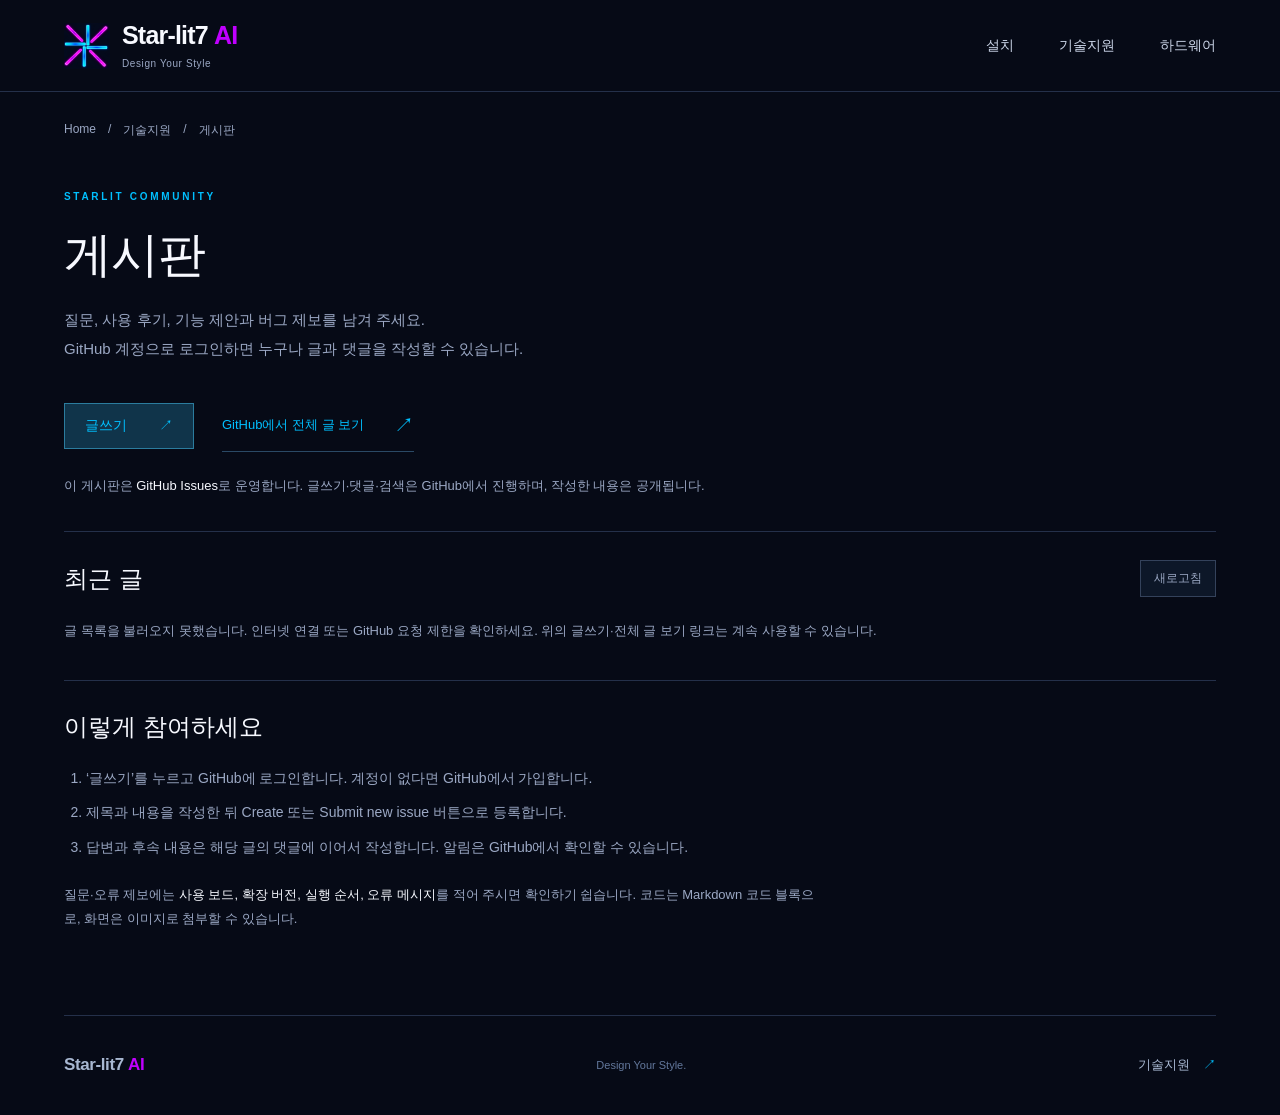
==== board.html @ 8d4bb7be "게시판 추가" ====
<!doctype html>
<html lang="ko">
<head>
  <meta charset="utf-8">
  <meta name="viewport" content="width=device-width, initial-scale=1">
  <meta name="color-scheme" content="dark">
  <meta name="description" content="GitHub 계정으로 참여하는 Starlit 게시판. 질문, 사용 후기, 제안과 버그 제보를 남겨 주세요.">
  <title>게시판 | Star-lit7 AI</title>
  <link rel="stylesheet" href="style.css">
  <link rel="stylesheet" href="home.css">
  <link rel="stylesheet" href="support.css">
  <link rel="stylesheet" href="board.css">
  <script src="board.js" defer></script>
</head>
<body class="home support-page">
  <a class="skip-link" href="#main">본문으로 이동</a>
  <header class="topbar home-header">
    <a class="brand" href="index.html" aria-label="Star-lit7 AI 메인 페이지"><img class="brand-mark" src="res/img24.png" alt="" width="46" height="46"><span>Star-lit7 <b>AI</b><small>Design Your Style</small></span></a>
    <nav class="home-nav" aria-label="주요 메뉴"><a href="https://github.com/P-D-Starlit/Starlit_7_AI/releases/tag/v7.0.0">설치</a><a href="support.html">기술지원</a><a href="index.html#hardware">하드웨어</a></nav>
  </header>
  <main id="main" class="home-main support-main" tabindex="-1">
    <nav class="support-breadcrumb" aria-label="현재 위치"><a href="index.html">Home</a><span aria-hidden="true">/</span><a href="support.html">기술지원</a><span aria-hidden="true">/</span><span aria-current="page">게시판</span></nav>
    <section class="support-intro" aria-labelledby="board-title"><p class="home-eyebrow">STARLIT COMMUNITY</p><h1 id="board-title">게시판</h1><p class="section-description">질문, 사용 후기, 기능 제안과 버그 제보를 남겨 주세요.<br>GitHub 계정으로 로그인하면 누구나 글과 댓글을 작성할 수 있습니다.</p></section>
    <div class="board-actions">
      <a class="board-primary" href="https://github.com/P-D-Starlit/Starlit_7_AI/issues/new" target="_blank" rel="noopener noreferrer">글쓰기 <span aria-hidden="true">↗</span><span class="sr-only"> · GitHub 새 탭에서 열기</span></a>
      <a class="text-link" href="https://github.com/P-D-Starlit/Starlit_7_AI/issues?q=is%3Aissue" target="_blank" rel="noopener noreferrer">GitHub에서 전체 글 보기 <span aria-hidden="true">↗</span><span class="sr-only"> · 새 탭</span></a>
    </div>
    <p class="board-note">이 게시판은 <strong>GitHub Issues</strong>로 운영합니다. 글쓰기·댓글·검색은 GitHub에서 진행하며, 작성한 내용은 공개됩니다.</p>
    <section class="board-posts" aria-labelledby="posts-title">
      <div class="board-list-heading"><h2 id="posts-title">최근 글</h2><button id="board-refresh" type="button" hidden>새로고침</button></div>
      <p id="board-status" class="board-status" role="status" aria-live="polite">최근 글을 불러오는 중입니다.</p>
      <ul id="board-list" class="board-list" aria-label="최근 게시글" hidden></ul>
      <noscript><p class="board-note">글 목록을 표시하려면 JavaScript가 필요합니다. 위의 ‘GitHub에서 전체 글 보기’와 ‘글쓰기’는 그대로 이용할 수 있습니다.</p></noscript>
    </section>
    <section class="board-help" aria-labelledby="writing-title">
      <h2 id="writing-title">이렇게 참여하세요</h2>
      <ol><li>‘글쓰기’를 누르고 GitHub에 로그인합니다. 계정이 없다면 GitHub에서 가입합니다.</li><li>제목과 내용을 작성한 뒤 Create 또는 Submit new issue 버튼으로 등록합니다.</li><li>답변과 후속 내용은 해당 글의 댓글에 이어서 작성합니다. 알림은 GitHub에서 확인할 수 있습니다.</li></ol>
      <p>질문·오류 제보에는 <strong>사용 보드, 확장 버전, 실행 순서, 오류 메시지</strong>를 적어 주시면 확인하기 쉽습니다. 코드는 Markdown 코드 블록으로, 화면은 이미지로 첨부할 수 있습니다.</p>
    </section>
  </main>
  <footer class="home-footer"><a href="index.html">Star-lit7 <b>AI</b></a><span>Design Your Style.</span><a href="support.html">기술지원 <span aria-hidden="true">↗</span></a></footer>
</body>
</html>
---- style.css ----
:root{color-scheme:dark;--bg:#060a16;--panel:#0d1325;--cyan:#00c0ff;--purple:#c000ff;--ink:#f7f9ff;--muted:#9ba8c4;--line:#24304a;--ui-font:"Malgun Gothic","맑은 고딕",sans-serif;font-family:var(--ui-font);font-synthesis:weight style}*{box-sizing:border-box}html{scroll-behavior:smooth}body{margin:0;background:var(--bg);color:var(--ink);min-height:100svh}button,input,select{font:inherit}button,a,input,select,summary{-webkit-tap-highlight-color:transparent}button{color:var(--ink);cursor:pointer}button:focus-visible,a:focus-visible,input:focus-visible,select:focus-visible,summary:focus-visible{outline:2px solid var(--cyan);outline-offset:4px}button:disabled{cursor:default;opacity:.3}.topbar{height:88px;padding:0 36px;display:flex;align-items:center;justify-content:space-between;border-bottom:1px solid var(--line);background:var(--bg)}.brand{display:flex;align-items:center;gap:12px;color:var(--ink);text-decoration:none;font-size:23px;font-weight:650;line-height:1.1;letter-spacing:-.7px}.brand b{color:var(--purple)}.brand small{display:block;margin-top:7px;color:var(--muted);font-size:10px;letter-spacing:4px;font-weight:500}.brand-mark{display:block;width:46px;height:46px;object-fit:contain;flex-shrink:0}.toolbar{display:flex;align-items:center;gap:8px}.toolbar button,.pager button,.close-dialog{border:1px solid transparent;background:transparent;border-radius:6px;padding:10px 13px;font-size:13px;transition:background .15s,color .15s}.toolbar button:hover,.close-dialog:hover,.pager button:hover:enabled{background:#152039;color:var(--cyan)}.toolbar button[aria-pressed=true]{border-color:#2c5574;background:#102439;color:var(--cyan)}kbd{font:10px var(--ui-font);border:1px solid #35405a;border-radius:3px;padding:1px 4px;color:var(--muted);margin-left:6px}#deck{width:min(1280px,calc(100% - 72px));margin:28px auto 90px;outline:none}.slide-section{display:none;scroll-margin-top:24px}.slide-section.active{display:block}.slide-wrap{position:relative;aspect-ratio:12191695/6858000;width:100%;overflow:hidden;background:#090d1d;isolation:isolate;box-shadow:0 20px 70px #0005}.slide-canvas{position:absolute;left:0;top:0;width:1279.968px;height:720px;transform:scale(var(--slide-scale,1));transform-origin:0 0;overflow:hidden}.object{position:absolute;transform-origin:center;box-sizing:border-box}.object.shape{overflow:visible}.object.picture{overflow:hidden}.picture img{position:absolute;display:block;max-width:none;user-select:none}.group{position:absolute;inset:0;transform-origin:0 0}.text-frame{position:absolute;inset:0;display:flex;flex-direction:column;overflow:visible}.text-content{flex:0 0 auto;min-width:0}.text-content p{padding:0;margin:0;min-height:0}.slide-caption{display:flex;align-items:center;gap:16px;margin:22px 0 17px}.chapter{font-size:10px;color:var(--cyan);letter-spacing:1.8px;flex-shrink:0}.slide-caption h2{margin:0;font-size:16px;line-height:1.4;font-weight:500;color:#d4ddef}.page-count{margin-left:auto;font:12px var(--ui-font);color:var(--muted);white-space:nowrap}.transcript{border-top:1px solid var(--line);padding:0 0 12px}.transcript summary{cursor:pointer;color:var(--muted);padding:14px 0;font-size:13px;width:fit-content}.transcript summary:hover{color:var(--cyan)}.transcript-body{max-width:860px;display:grid;gap:8px;font-size:17px;line-height:1.7;color:#d6dff0;padding:7px 0 20px}.transcript-body p{margin:0;white-space:pre-wrap;overflow-wrap:anywhere}.bottom-bar{position:fixed;bottom:0;left:0;right:0;background:#080d1cf5;backdrop-filter:blur(15px);z-index:10;border-top:1px solid var(--line)}.slide-progress{height:2px;background:#18233b}.slide-progress span{height:100%;display:block;background:linear-gradient(90deg,var(--cyan),var(--purple));transition:width .25s}.bottom-content{height:62px;padding:0 36px;display:flex;align-items:center;justify-content:space-between}.hint{font-size:11px;color:var(--muted)}.hint span{margin:0 8px;color:#506080}.hint kbd{margin:0 3px 0 0}.pager{display:flex;gap:12px;align-items:center}.pager button{font-size:20px;padding:6px 13px}.page-picker{display:flex;gap:8px;align-items:center;color:var(--muted);font:12px var(--ui-font)}.page-picker select{appearance:none;border:0;background:transparent;color:var(--ink);font:13px var(--ui-font);cursor:pointer;padding:8px;text-align:center}.page-picker select option{background:var(--panel)}dialog{width:min(790px,calc(100% - 32px));max-height:85svh;border:1px solid #344367;border-radius:12px;background:#0b1121;color:var(--ink);padding:26px;box-shadow:0 30px 100px #0009}dialog::backdrop{background:#000a;backdrop-filter:blur(6px)}.dialog-header{display:flex;align-items:center;justify-content:space-between}.eyebrow{font-size:10px;letter-spacing:2px;color:var(--cyan)}.dialog-header h2{margin:8px 0 22px;font-size:26px;font-weight:550}.close-dialog{font-size:20px}.search-label input{width:100%;padding:14px 16px;border:1px solid #2b3857;background:#070b16;border-radius:6px;color:var(--ink);font-size:15px}.search-status{color:var(--muted);font-size:12px;margin:14px 0}.overview-list{display:grid;grid-template-columns:1fr 1fr;gap:0 22px}.overview-item{display:flex;align-items:center;gap:14px;border:0;border-bottom:1px solid var(--line);padding:17px 4px;background:transparent;text-align:left;width:100%;min-height:87px}.overview-item:hover{background:#111d34}.overview-item[aria-current=true]{box-shadow:inset 2px 0 var(--cyan);padding-left:10px}.overview-number{font:15px var(--ui-font);color:var(--cyan)}.overview-item small{display:block;color:var(--muted);font-size:9px;letter-spacing:1px;margin-bottom:6px}.overview-item strong{font-size:14px;font-weight:500;line-height:1.4;display:block}.overview-item>span:last-child{margin-left:auto;color:#5d6e8d}.no-results{color:var(--muted);padding:25px 0;text-align:center}[hidden]{display:none!important}.sr-only{position:absolute;width:1px;height:1px;padding:0;margin:-1px;overflow:hidden;clip:rect(0,0,0,0);white-space:nowrap;border:0}.skip-link{position:fixed;top:8px;left:8px;z-index:30;transform:translateY(-200%);padding:12px;background:var(--cyan);color:#00101c}.skip-link:focus{transform:none}body.reading .slide-section{display:block;margin-bottom:65px}body.reading .slide-section+.slide-section{padding-top:10px}body.reading .topbar{position:sticky;top:0;z-index:15}body.reading .slide-section{scroll-margin-top:110px}body.reading .slide-wrap{box-shadow:none}body:fullscreen{overflow-y:auto}body:fullscreen #deck{width:min(calc((100svh - 215px)*1.77773),calc(100% - 60px));margin-top:14px}body:fullscreen .topbar{height:64px}body:fullscreen .transcript{display:none}body:fullscreen .slide-caption{margin-top:14px}.dot{animation:dot-arrive .4s ease both}@keyframes dot-arrive{from{opacity:.3}to{opacity:1}}@media(min-width:1500px){body:not(.reading) #deck{width:min(1280px,calc((100svh - 270px)*1.77773));min-width:780px}}@media(max-width:750px){.topbar{height:76px;padding:0 16px;gap:10px}.brand{font-size:18px;gap:7px}.brand-mark{width:33px;height:33px}.brand small{font-size:8px;letter-spacing:2.8px}.toolbar{gap:1px}.toolbar button{font-size:11px;padding:9px 7px}.toolbar kbd{display:none}#fullscreen{display:none}#deck{width:calc(100% - 24px);margin-top:18px;margin-bottom:85px}.slide-caption{flex-wrap:wrap;gap:8px;margin-top:17px}.chapter{font-size:9px;letter-spacing:1px;order:0}.page-count{order:1}.slide-caption h2{order:2;flex-basis:100%;font-size:16px}.bottom-content{padding:0 14px;height:58px}.hint{font-size:10px}.hint span,.hint kbd{display:none}.hint{max-width:135px;line-height:1.6}.pager{gap:3px}.transcript-body{font-size:16px;padding:6px 6px 18px}.transcript summary{padding:16px 0}.overview-list{grid-template-columns:1fr}dialog{padding:20px}.overview-item{min-height:73px}.dialog-header h2{font-size:23px}.slide-wrap{box-shadow:none}body.reading .slide-section{margin-bottom:42px;scroll-margin-top:94px}}@media(prefers-reduced-motion:reduce){html{scroll-behavior:auto}*,*::before,*::after{animation:none!important;transition:none!important}}@media print{@page{size:13.333in 7.5in;margin:0}html,body{background:#090d1d;margin:0;print-color-adjust:exact;-webkit-print-color-adjust:exact}.topbar,.bottom-bar,.slide-caption,.transcript,dialog,.skip-link{display:none!important}#deck,body:fullscreen #deck{margin:0;width:13.333in;max-width:none;min-width:0}.slide-section,.slide-section.active,body.reading .slide-section{display:block;margin:0!important;padding:0!important;break-after:page;break-inside:avoid}.slide-section:last-child{break-after:auto}.slide-wrap{width:13.333in;height:7.5in;aspect-ratio:auto;box-shadow:none}.slide-canvas{transform:scale(1)!important}}
---- home.css ----
.home{background:#060a16}.home-header{max-width:1440px;margin:0 auto;height:92px;padding-left:clamp(22px,5vw,72px);padding-right:clamp(22px,5vw,72px)}.home-header .brand{font-size:25px;letter-spacing:-.8px}.home-nav{display:flex;align-items:center;gap:clamp(22px,3.5vw,48px)}.home-nav a{color:#cbd5e8;font-size:14px;text-decoration:none;padding:14px 0;position:relative}.home-nav a::after{content:"";position:absolute;left:0;right:100%;bottom:7px;height:1px;background:var(--cyan);transition:right .2s}.home-nav a:hover{color:var(--cyan)}.home-nav a:hover::after{right:0}.home-main{width:min(1152px,calc(100% - 96px));margin:0 auto;outline:none}.home-intro{padding:90px 0 64px}.home-eyebrow{font-size:10px;font-weight:600;letter-spacing:2.7px;color:var(--cyan);margin:0 0 22px;display:flex;align-items:center;gap:10px}.home-intro>.home-eyebrow>span{width:6px;height:6px;border-radius:50%;background:var(--cyan);box-shadow:0 0 15px #00c0ff99}.home-intro h1{font-size:clamp(60px,8.5vw,116px);font-weight:600;letter-spacing:.02em;line-height:1.08;margin:0 0 26px;color:#f7f9ff}.home-intro h1>span{color:var(--purple)}.intro-bottom{display:flex;align-items:flex-end;justify-content:space-between;gap:24px}.intro-bottom>p{font-size:17px;line-height:1.85;color:var(--muted);margin:0}.text-link{display:inline-flex;align-items:center;justify-content:space-between;gap:30px;width:fit-content;font-size:13px;line-height:1.6;color:var(--cyan);text-decoration:none;padding:10px 0;border-bottom:1px solid #2a4965}.text-link>span{font-size:20px;transition:transform .2s}.text-link:hover>span{transform:translate(3px,-2px)}.section-kicker{display:flex;justify-content:space-between;color:#7889a9;font:10px var(--ui-font);letter-spacing:2px;margin-bottom:16px}.unpacked-feature{margin-bottom:94px}.unpacked-banner{display:block;overflow:hidden;border:1px solid #27344f;background:#090d1d;text-decoration:none;color:var(--ink);transition:border-color .25s,box-shadow .25s}.unpacked-banner:hover{border-color:#44759a;box-shadow:0 0 40px #00c0ff08}.unpacked-banner .slide-wrap{box-shadow:none}.cover-mount{overflow:hidden;position:relative}.cover-mount .slide-canvas{user-select:none;pointer-events:none}.banner-caption{display:flex;justify-content:space-between;align-items:center;gap:20px;padding:29px 32px;background:#0c1222;border-top:1px solid #25304a}.banner-caption .home-eyebrow{font-size:9px;margin-bottom:9px;letter-spacing:2px}.banner-caption h2{font-size:clamp(22px,3vw,32px);margin:0;letter-spacing:-.8px;font-weight:500}.banner-caption h2>span{color:var(--cyan)}.banner-action{display:flex;align-items:center;gap:25px;white-space:nowrap;font-size:12px;color:#a6b6d1}.banner-arrow{font-size:33px;color:var(--cyan);transition:transform .2s}.unpacked-banner:hover .banner-arrow{transform:translate(3px,-3px)}.home-section{padding:55px 0 64px;border-top:1px solid var(--line);display:grid;grid-template-columns:1fr 1.8fr;gap:75px;scroll-margin-top:30px}.section-heading{display:flex;gap:20px;align-items:flex-start}.section-number{font:12px var(--ui-font);color:#5d7196;margin-top:9px}.section-heading h2{font-size:28px;line-height:1.3;font-weight:500;margin:0}.section-heading h2>span{display:block;color:#7184a7;font-size:9px;letter-spacing:1.6px;margin-top:14px}.section-body h3{font-size:30px;letter-spacing:-.7px;font-weight:500;line-height:1.3;margin:0 0 18px}.section-description{color:var(--muted);line-height:1.9;font-size:15px;max-width:610px;margin:0 0 25px}.extension-list{margin:5px 0 24px}.extension-list>div{display:flex;gap:25px;padding:16px 0;border-bottom:1px solid #1c2841}.extension-list dt{color:#e5eaf5;font-size:14px;width:160px;flex-shrink:0}.extension-list dd{margin:0;font-size:13px;color:#8fa2c4;line-height:1.65}.shortcut-list{list-style:none;margin:0 0 20px;padding:0;display:grid;gap:14px}.shortcut-list li{display:flex;gap:18px;align-items:center;color:#c0cce1;font-size:13px}.shortcut-list kbd{font:12px var(--ui-font);display:inline-flex;align-items:center;justify-content:center;min-width:43px;height:30px;margin:0;border-color:#334362;color:var(--cyan);background:#101a2c}.support-note{font-size:12px;color:#7589ad;line-height:1.8;margin:0 0 23px}.hardware-section{padding-bottom:85px}.hardware-links{border-top:1px solid var(--line)}.hardware-links>a{display:flex;align-items:center;justify-content:space-between;gap:20px;padding:24px 0;border-bottom:1px solid var(--line);text-decoration:none;color:var(--cyan)}.hardware-links strong{display:block;color:#e0e8f7;font-size:20px;font-weight:500;transition:color .15s}.hardware-links small{display:block;color:#8599ba;font-size:12px;margin-top:9px;letter-spacing:.3px}.hardware-links>a>span:last-child{font-size:26px}.hardware-links>a:hover strong{color:var(--cyan)}.home-footer{width:min(1152px,calc(100% - 96px));margin:0 auto;border-top:1px solid var(--line);min-height:100px;display:flex;align-items:center;justify-content:space-between;gap:20px;color:#63789c;font-size:11px}.home-footer>a{color:#a8b8d2;text-decoration:none;font-size:13px}.home-footer>a:first-child{font-size:17px;font-weight:600;letter-spacing:-.4px}.home-footer b{color:var(--purple)}.home-footer>a:last-child span{margin-left:9px;color:var(--cyan)}@media(max-width:750px){.home-header{height:80px;padding:0 20px}.home-header .brand{font-size:20px}.home-nav{gap:20px}.home-nav a{font-size:12px}.home-main,.home-footer{width:calc(100% - 40px)}.home-intro{padding:58px 0 46px}.home-intro h1{font-size:clamp(48px,10vw,78px);letter-spacing:.02em}.intro-bottom{align-items:flex-start;flex-direction:column;gap:22px}.intro-bottom>p{font-size:14px;line-height:1.85}.home-eyebrow{font-size:9px;letter-spacing:2px;margin-bottom:18px}.section-kicker{font-size:8px;letter-spacing:1.4px}.banner-caption{padding:21px 20px;align-items:flex-end;gap:15px}.banner-caption h2{font-size:22px;line-height:1.35}.banner-caption h2>span{display:block}.banner-action{gap:10px}.banner-action>span:first-child{font-size:11px}.banner-arrow{font-size:27px}.unpacked-feature{margin-bottom:57px}.home-section{grid-template-columns:1fr;gap:30px;padding:34px 0 44px}.section-heading{gap:15px}.section-heading h2{font-size:24px;display:flex;align-items:center;gap:18px;flex-wrap:wrap}.section-heading h2>span{margin:0;font-size:8px}.section-number{margin-top:7px;font-size:10px}.section-body h3{font-size:27px}.section-description{font-size:14px}.extension-list>div{gap:15px}.extension-list dt{width:145px;font-size:13px}.extension-list dd{font-size:12px}.home-footer{min-height:95px;flex-wrap:wrap;padding:22px 0;row-gap:15px}.home-footer>span{display:none}}@media(max-width:400px){.home-header{padding:0 14px}.home-header .brand{font-size:18px;gap:6px}.home-header .brand-mark{width:28px;height:28px}.home-nav{gap:14px}.home-nav a{font-size:11px}.home-main,.home-footer{width:calc(100% - 28px)}.banner-caption{padding:18px 16px}.banner-caption h2{font-size:20px}.banner-action>span:first-child{display:none}.extension-list>div{flex-direction:column;gap:5px}.extension-list dt{width:auto}.home-intro h1{font-size:48px;letter-spacing:.02em}}@media(prefers-reduced-motion:reduce){.home *{transition:none!important}}

.home-header .brand small{font-size:10px;font-weight:400;letter-spacing:.06em;margin-top:8px;color:var(--muted)}
@media(max-width:750px){.home-header .brand small{font-size:8px;margin-top:6px;letter-spacing:.03em}}
---- support.css ----
.support-breadcrumb{display:flex;flex-wrap:wrap;gap:12px;padding-top:30px;color:var(--muted);font-size:12px}.support-breadcrumb a{color:var(--muted);text-decoration:none}.support-breadcrumb a:hover{color:var(--cyan)}
.support-intro,.guide-intro{padding:52px 0 32px}.support-intro h1,.guide-intro h1{font-size:clamp(30px,4.5vw,48px);font-weight:500;line-height:1.3;letter-spacing:-1px;margin:0 0 20px}.support-intro .section-description,.guide-intro .section-description{margin-bottom:0}.support-main{min-height:calc(100svh - 194px);padding-bottom:70px}
.support-menu{margin-top:12px;border-top:1px solid var(--line)}.support-card{display:flex;align-items:flex-start;gap:25px;padding:32px 24px;border-bottom:1px solid var(--line);color:var(--ink);text-decoration:none;transition:background .2s}.support-card:hover{background:#0d1729}.menu-number{font-size:12px;color:var(--cyan);padding-top:3px}.support-card small{color:var(--cyan);font-size:10px;letter-spacing:2px}.support-card h2{font-weight:500;font-size:26px;margin:12px 0}.support-card p{font-size:14px;line-height:1.8;color:var(--muted);margin:0}.menu-arrow{margin-left:auto;color:var(--cyan);font-size:28px}.home-nav a[aria-current=page]{color:var(--cyan)}
.guide-main{padding-bottom:48px}.guide-topics{display:flex;flex-wrap:wrap;gap:14px;margin:10px 0 42px}.topic-link{display:flex;align-items:center;justify-content:center;min-width:180px;padding:16px 22px;border:1px solid #34425e;color:var(--ink);font-size:16px;text-decoration:none;background:#0b1120;transition:background .2s,border-color .2s}.topic-link:hover{border-color:var(--cyan);color:var(--cyan)}.topic-link[aria-current=true]{border-color:var(--cyan);color:var(--cyan);background:#0e2336;box-shadow:inset 0 -2px var(--cyan)}
.guide-content{border:1px solid #34425e;background:#090f1d;min-height:500px;padding:clamp(24px,5vw,64px)}.guide-panel{scroll-margin-top:24px}.guide-panel+.guide-panel{margin-top:48px;padding-top:40px;border-top:1px solid var(--line)}.guide-panel h2{font-size:30px;font-weight:500;line-height:1.4;margin:0 0 16px}.lesson-subtitle{font-size:20px;margin:0 0 12px}.lesson-description,.lesson-placeholder p{color:var(--muted);font-size:15px;line-height:1.9}.lesson-placeholder{margin-top:32px}.lesson-placeholder h3{font-weight:500;font-size:16px;margin:28px 0 12px}.lesson-placeholder pre{margin:0;padding:22px;background:#060a16;border:1px solid var(--line);color:#a7c9df;font-size:13px;line-height:1.8;overflow-x:auto}.lesson-note{font-size:12px;color:var(--muted);margin:30px 0 0;border-top:1px solid var(--line);padding-top:18px}
@media(max-width:750px){.support-intro,.guide-intro{padding:36px 0 24px}.guide-topics{gap:10px;margin-bottom:28px}.topic-link{min-width:0;flex:1 1 140px;padding:14px 12px;font-size:14px}.guide-content{min-height:480px;padding:26px 20px}.guide-panel h2{font-size:26px}.lesson-subtitle{font-size:18px}.support-card{padding:26px 8px;gap:16px}.support-card h2{font-size:22px}.support-card p{font-size:13px}.support-breadcrumb{font-size:11px;gap:9px}.support-main{min-height:calc(100svh - 175px)}}
.guide-source{margin:0 0 26px;padding:16px 20px;border-left:2px solid var(--cyan);background:#0c1627;color:var(--muted);font-size:12px;line-height:1.9}.guide-source strong{color:var(--ink);font-weight:500}
.guide-topics{display:grid;grid-template-columns:repeat(4,minmax(0,1fr));gap:10px}.topic-link{min-width:0;padding:14px 12px;font-size:14px;text-align:center}
.guide-panel[role=tabpanel]{margin-top:0;padding-top:0;border-top:0}.guide-panel[role=tabpanel]:focus-visible{outline:2px solid var(--cyan);outline-offset:12px}
.lesson-body{min-width:0;margin-top:28px;font-size:15px;line-height:1.9;color:var(--muted)}.lesson-body p{margin:14px 0}.lesson-body h3{color:var(--ink);font-size:19px;font-weight:500;line-height:1.5;margin:34px 0 14px}.lesson-body h3:first-child{margin-top:0}.lesson-body strong{color:var(--ink);font-weight:600}
.lesson-body code{font-family:Consolas,"Courier New",monospace;font-size:.9em;overflow-wrap:anywhere;color:#b4e5fa;background:#111f32;padding:2px 5px;border-radius:3px}.lesson-body pre{max-width:100%;overflow-x:auto;margin:20px 0;padding:22px;border:1px solid var(--line);border-left:2px solid #287b9c;background:#060a16;line-height:1.8;tab-size:4}.lesson-body pre code{font-size:13px;white-space:pre;overflow-wrap:normal;background:none;padding:0;color:#b4d5e8}.lesson-body samp{color:var(--ink);font-family:Consolas,"Courier New",monospace}.guide-callout{border-left:2px solid #52799d;background:#101c2e;padding:16px 20px;font-size:13px;line-height:1.9;margin:22px 0}
.guide-table-scroll{max-width:100%;overflow-x:auto;border:1px solid var(--line);margin:22px 0}.guide-table-scroll:focus-visible{outline:2px solid var(--cyan);outline-offset:3px}.guide-table{width:100%;border-collapse:collapse;font-size:13px;text-align:left;min-width:480px}.guide-table th,.guide-table td{padding:13px 16px;border-bottom:1px solid var(--line);vertical-align:top;line-height:1.8}.guide-table thead{background:#111e31;color:#c4d3e7}.guide-table th{font-weight:500}.guide-table tbody th{color:#c4d3e7;min-width:120px}.guide-table tr:last-child>*{border-bottom:0}.guide-table code{white-space:normal}.guide-table tbody tr:hover{background:#0d1728}.lesson-note{line-height:1.9}
@media(max-width:750px){.guide-topics{grid-template-columns:repeat(2,minmax(0,1fr))}.lesson-body{font-size:14px}.lesson-body pre{padding:16px}.guide-source,.guide-callout{padding:14px 16px}.lesson-body h3{font-size:18px}.guide-table th,.guide-table td{padding:12px}.guide-panel[role=tabpanel]:focus-visible{outline-offset:6px}}
.library-setup{border:1px solid var(--line);background:#0c1627;margin:0 0 26px;padding:16px 20px;color:var(--muted);font-size:13px;line-height:1.9}.library-setup summary{cursor:pointer;color:var(--ink);font-size:14px}.library-setup ol{padding-left:22px}.library-setup li+li{margin-top:8px}.library-setup p{margin-bottom:0}.library-example{margin-top:36px;padding-top:8px;border-top:1px solid var(--line)}.example-download{display:inline-block;margin:4px 0 0;padding:9px 14px;color:var(--cyan);border:1px solid #28536e;text-decoration:none;font-size:12px}.example-download:hover{background:#102439;border-color:var(--cyan)}
---- board.css ----
.board-actions{display:flex;align-items:center;flex-wrap:wrap;gap:18px 28px;margin:4px 0 22px}.board-primary{display:inline-flex;align-items:center;gap:32px;background:#10344a;border:1px solid #2b7c9e;color:var(--cyan);text-decoration:none;font-size:14px;padding:13px 20px}.board-primary:hover{background:#16435c}.board-note{color:var(--muted);font-size:13px;line-height:1.9;margin:0 0 32px}.board-note strong{font-weight:500;color:var(--ink)}
.board-posts{border-top:1px solid var(--line);padding:28px 0 36px}.board-list-heading{display:flex;align-items:center;justify-content:space-between;gap:18px}.board-list-heading h2,.board-help h2{font-size:24px;font-weight:500;margin:0}.board-list-heading button{border:1px solid #34425b;background:#0d1728;color:var(--muted);font-size:12px;padding:9px 13px}.board-list-heading button:hover:enabled{border-color:var(--cyan);color:var(--cyan)}.board-status{color:var(--muted);font-size:13px;line-height:1.9;margin:22px 0 0}.board-list{list-style:none;padding:0;margin:20px 0 0;border-top:1px solid var(--line)}.board-list li{border-bottom:1px solid var(--line)}.board-post{display:block;color:var(--ink);text-decoration:none;padding:21px 16px}.board-post:hover{background:#0e192b}.board-post-title{display:block;font-size:17px;font-weight:500;line-height:1.6;overflow-wrap:anywhere}.board-post:hover .board-post-title{color:var(--cyan)}.board-post-meta{display:flex;flex-wrap:wrap;align-items:center;gap:7px 14px;margin-top:10px;color:var(--muted);font-size:11px;line-height:1.7}.board-state{font-size:10px;border:1px solid #315844;color:#8bceaa;padding:1px 7px}.board-state.closed{border-color:#584772;color:#c0a3e1}.board-label{font-size:10px;color:#a9bbd7;border:1px solid #34425b;padding:1px 7px}
.board-help{border-top:1px solid var(--line);padding:30px 0 0}.board-help ol{padding-left:22px;color:var(--muted);font-size:14px;line-height:1.9;margin:22px 0}.board-help li+li{margin-top:8px}.board-help>p{color:var(--muted);font-size:13px;line-height:1.9;max-width:760px}.board-help strong{color:var(--ink);font-weight:500}@media(max-width:750px){.board-post{padding:18px 0}.board-post-title{font-size:15px}.board-list-heading h2,.board-help h2{font-size:22px}.board-actions{gap:16px}.board-actions .text-link{font-size:12px}}
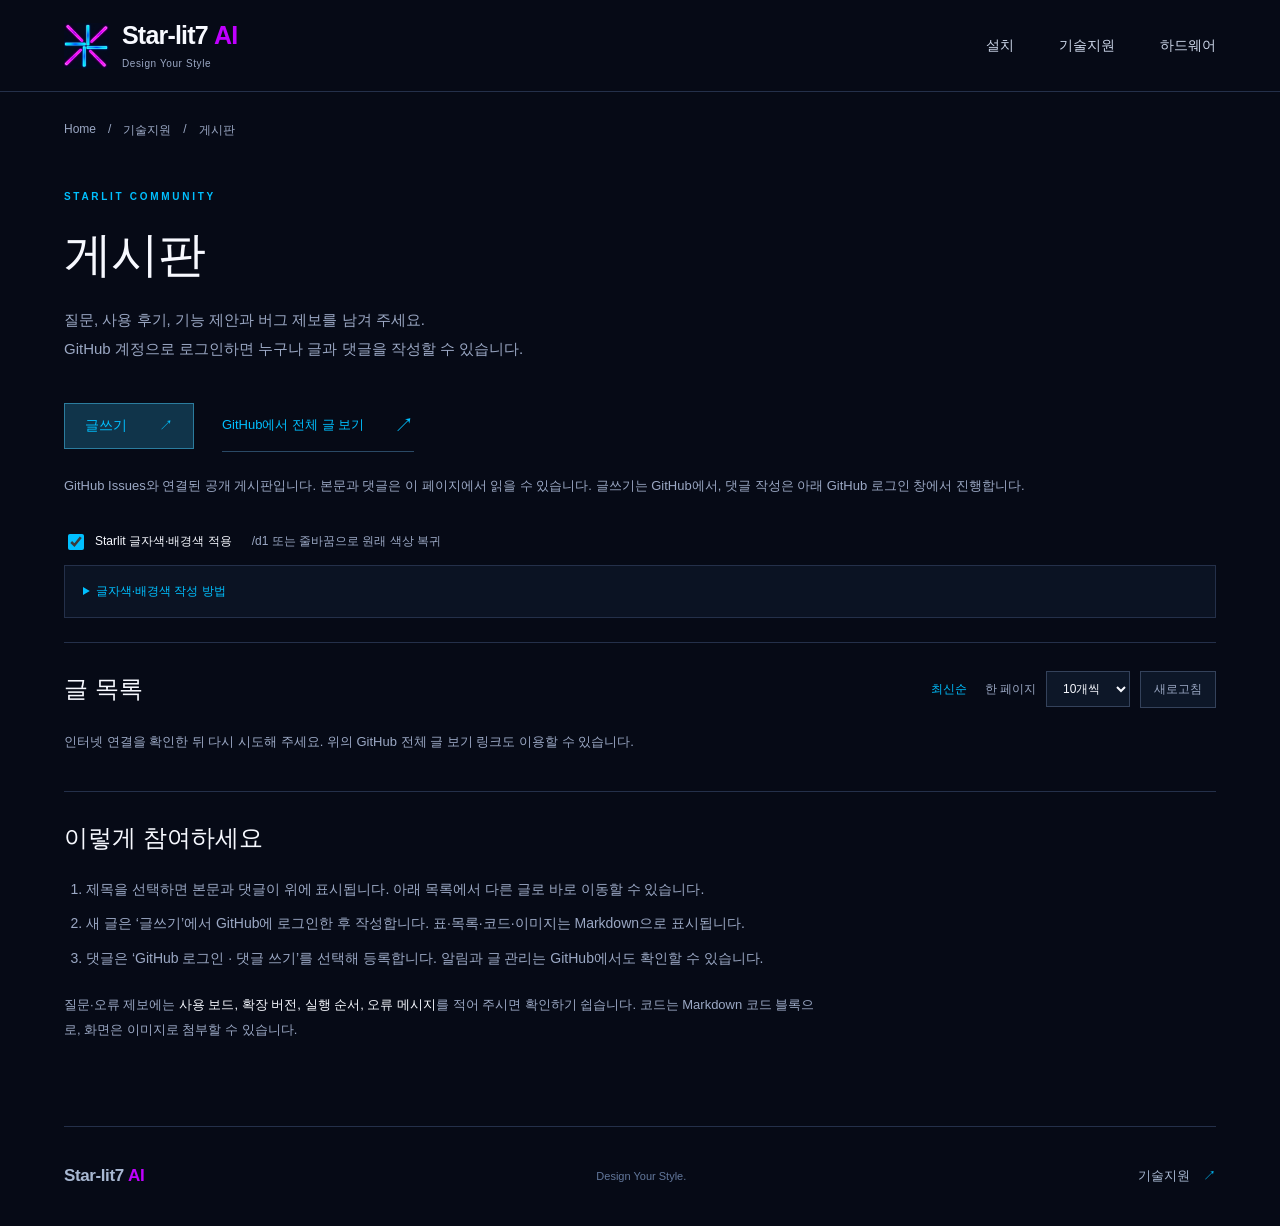
==== commit b2275c2a: "게시판 추가" ====
--- a/board.html
+++ b/board.html
@@ -10,6 +10,7 @@
   <link rel="stylesheet" href="home.css">
   <link rel="stylesheet" href="support.css">
   <link rel="stylesheet" href="board.css">
+  <script src="board-content.js" defer></script>
   <script src="board.js" defer></script>
 </head>
 <body class="home support-page">
@@ -25,16 +26,39 @@
       <a class="board-primary" href="https://github.com/P-D-Starlit/Starlit_7_AI/issues/new" target="_blank" rel="noopener noreferrer">글쓰기 <span aria-hidden="true">↗</span><span class="sr-only"> · GitHub 새 탭에서 열기</span></a>
       <a class="text-link" href="https://github.com/P-D-Starlit/Starlit_7_AI/issues?q=is%3Aissue" target="_blank" rel="noopener noreferrer">GitHub에서 전체 글 보기 <span aria-hidden="true">↗</span><span class="sr-only"> · 새 탭</span></a>
     </div>
-    <p class="board-note">이 게시판은 <strong>GitHub Issues</strong>로 운영합니다. 글쓰기·댓글·검색은 GitHub에서 진행하며, 작성한 내용은 공개됩니다.</p>
+    <p class="board-note">GitHub Issues와 연결된 공개 게시판입니다. 본문과 댓글은 이 페이지에서 읽을 수 있습니다. 글쓰기는 GitHub에서, 댓글 작성은 아래 GitHub 로그인 창에서 진행합니다.</p>
+    <div class="board-color-options"><label><input id="board-colors-enabled" type="checkbox" checked> Starlit 글자색·배경색 적용</label><span>/d1 또는 줄바꿈으로 원래 색상 복귀</span></div>
+    <details class="board-color-help"><summary>글자색·배경색 작성 방법</summary>
+      <p><code>/r빨강 /o주황 /#FF00FF자홍 /d1기본색</code>처럼 작성합니다. 배경은 <code>$r빨간 배경</code>, <code>$#FF00FF자홍 배경</code>입니다.</p>
+      <p><code>/d1</code> 또는 줄바꿈에서 글자색과 배경색이 모두 기본으로 돌아갑니다. <code>$d1</code>는 배경색만 해제합니다. <code>//</code>는 <code>/</code>, <code>$$</code>는 <code>$</code>로 표시합니다.</p>
+      <p>기본 색상: r 빨강 · o 주황 · y 노랑 · l 연두 · g 초록 · t 민트 · c 청록 · s 바다색 · b 파랑 · v 보라 · m 자홍 · p 장미 · w 흰색 · k 검정. 대문자는 연한 색상입니다.</p>
+      <p>본문·댓글의 일반 문장에 적용되며, Markdown 코드와 링크 주소는 그대로 유지합니다. 옵션을 끄면 원래 색상 코드가 보입니다. GitHub 원문과 로그인 작성창에서는 색상 코드가 텍스트로 보입니다.</p>
+    </details>
+    <p id="board-reader-status" class="board-status" role="status" aria-live="polite"></p>
+    <article id="board-reader" class="board-reader" aria-labelledby="board-post-heading" hidden>
+      <div class="board-reader-toolbar"><a id="board-back" href="board.html">← 글 목록</a><a id="board-source" href="https://github.com/P-D-Starlit/Starlit_7_AI/issues" target="_blank" rel="noopener noreferrer" referrerpolicy="no-referrer">GitHub 원문 ↗</a></div>
+      <h2 id="board-post-heading" tabindex="-1"></h2>
+      <div id="board-post-meta" class="board-post-meta"></div>
+      <div id="board-post-body" class="board-markdown"></div>
+    </article>
+    <section id="board-comments" class="board-comments" aria-labelledby="comments-title" hidden>
+      <div class="board-list-heading"><h2 id="comments-title">댓글</h2><div class="board-comment-actions"><button id="comments-refresh" type="button">댓글 새로고침</button><button id="comments-compose" class="board-primary" type="button">GitHub 로그인 · 댓글 쓰기</button></div></div>
+      <p id="comments-status" class="board-status" role="status" aria-live="polite"></p>
+      <div id="comments-list" class="board-comment-list"></div>
+      <button id="comments-more" class="board-secondary" type="button" hidden>댓글 더 보기</button>
+      <div id="comments-widget" class="board-comment-widget" hidden></div>
+      <p class="board-note board-comment-note">댓글은 같은 GitHub 이슈에 저장됩니다. 로그인 창이 열리지 않으면 <a id="comments-github" href="https://github.com/P-D-Starlit/Starlit_7_AI/issues" target="_blank" rel="noopener noreferrer" referrerpolicy="no-referrer">GitHub에서 댓글 작성 ↗</a>을 이용하세요.</p>
+    </section>
     <section class="board-posts" aria-labelledby="posts-title">
-      <div class="board-list-heading"><h2 id="posts-title">최근 글</h2><button id="board-refresh" type="button" hidden>새로고침</button></div>
+      <div class="board-list-heading"><h2 id="posts-title">글 목록</h2><div class="board-list-controls"><span class="board-sort">최신순</span><label for="board-page-size">한 페이지</label><select id="board-page-size"><option value="10">10개씩</option><option value="20">20개씩</option></select><button id="board-refresh" type="button" hidden>새로고침</button></div></div>
       <p id="board-status" class="board-status" role="status" aria-live="polite">최근 글을 불러오는 중입니다.</p>
       <ul id="board-list" class="board-list" aria-label="최근 게시글" hidden></ul>
+      <nav id="board-pagination" class="board-pagination" aria-label="게시글 페이지" hidden><a id="board-previous" href="board.html">← 이전</a><span id="board-page-info" aria-live="polite"></span><a id="board-next" href="board.html">다음 →</a></nav>
       <noscript><p class="board-note">글 목록을 표시하려면 JavaScript가 필요합니다. 위의 ‘GitHub에서 전체 글 보기’와 ‘글쓰기’는 그대로 이용할 수 있습니다.</p></noscript>
     </section>
     <section class="board-help" aria-labelledby="writing-title">
       <h2 id="writing-title">이렇게 참여하세요</h2>
-      <ol><li>‘글쓰기’를 누르고 GitHub에 로그인합니다. 계정이 없다면 GitHub에서 가입합니다.</li><li>제목과 내용을 작성한 뒤 Create 또는 Submit new issue 버튼으로 등록합니다.</li><li>답변과 후속 내용은 해당 글의 댓글에 이어서 작성합니다. 알림은 GitHub에서 확인할 수 있습니다.</li></ol>
+      <ol><li>제목을 선택하면 본문과 댓글이 위에 표시됩니다. 아래 목록에서 다른 글로 바로 이동할 수 있습니다.</li><li>새 글은 ‘글쓰기’에서 GitHub에 로그인한 후 작성합니다. 표·목록·코드·이미지는 Markdown으로 표시됩니다.</li><li>댓글은 ‘GitHub 로그인 · 댓글 쓰기’를 선택해 등록합니다. 알림과 글 관리는 GitHub에서도 확인할 수 있습니다.</li></ol>
       <p>질문·오류 제보에는 <strong>사용 보드, 확장 버전, 실행 순서, 오류 메시지</strong>를 적어 주시면 확인하기 쉽습니다. 코드는 Markdown 코드 블록으로, 화면은 이미지로 첨부할 수 있습니다.</p>
     </section>
   </main>
--- a/board.css
+++ b/board.css
@@ -1,3 +1,10 @@
 .board-actions{display:flex;align-items:center;flex-wrap:wrap;gap:18px 28px;margin:4px 0 22px}.board-primary{display:inline-flex;align-items:center;gap:32px;background:#10344a;border:1px solid #2b7c9e;color:var(--cyan);text-decoration:none;font-size:14px;padding:13px 20px}.board-primary:hover{background:#16435c}.board-note{color:var(--muted);font-size:13px;line-height:1.9;margin:0 0 32px}.board-note strong{font-weight:500;color:var(--ink)}
 .board-posts{border-top:1px solid var(--line);padding:28px 0 36px}.board-list-heading{display:flex;align-items:center;justify-content:space-between;gap:18px}.board-list-heading h2,.board-help h2{font-size:24px;font-weight:500;margin:0}.board-list-heading button{border:1px solid #34425b;background:#0d1728;color:var(--muted);font-size:12px;padding:9px 13px}.board-list-heading button:hover:enabled{border-color:var(--cyan);color:var(--cyan)}.board-status{color:var(--muted);font-size:13px;line-height:1.9;margin:22px 0 0}.board-list{list-style:none;padding:0;margin:20px 0 0;border-top:1px solid var(--line)}.board-list li{border-bottom:1px solid var(--line)}.board-post{display:block;color:var(--ink);text-decoration:none;padding:21px 16px}.board-post:hover{background:#0e192b}.board-post-title{display:block;font-size:17px;font-weight:500;line-height:1.6;overflow-wrap:anywhere}.board-post:hover .board-post-title{color:var(--cyan)}.board-post-meta{display:flex;flex-wrap:wrap;align-items:center;gap:7px 14px;margin-top:10px;color:var(--muted);font-size:11px;line-height:1.7}.board-state{font-size:10px;border:1px solid #315844;color:#8bceaa;padding:1px 7px}.board-state.closed{border-color:#584772;color:#c0a3e1}.board-label{font-size:10px;color:#a9bbd7;border:1px solid #34425b;padding:1px 7px}
 .board-help{border-top:1px solid var(--line);padding:30px 0 0}.board-help ol{padding-left:22px;color:var(--muted);font-size:14px;line-height:1.9;margin:22px 0}.board-help li+li{margin-top:8px}.board-help>p{color:var(--muted);font-size:13px;line-height:1.9;max-width:760px}.board-help strong{color:var(--ink);font-weight:500}@media(max-width:750px){.board-post{padding:18px 0}.board-post-title{font-size:15px}.board-list-heading h2,.board-help h2{font-size:22px}.board-actions{gap:16px}.board-actions .text-link{font-size:12px}}
+.board-reader{padding:30px clamp(20px,4vw,44px);border:1px solid var(--line);background:#0b1323;margin:28px 0 0;scroll-margin-top:24px;min-width:0}.board-reader-toolbar{display:flex;justify-content:space-between;flex-wrap:wrap;gap:16px;font-size:12px;margin-bottom:30px}.board-reader-toolbar a,.board-comment-note a{color:var(--cyan);text-underline-offset:3px}.board-reader h2{font-size:clamp(25px,3.5vw,38px);line-height:1.5;font-weight:500;margin:0;overflow-wrap:anywhere;outline-offset:8px}.board-reader>.board-post-meta{padding:12px 0 24px;margin:0 0 26px;border-bottom:1px solid var(--line)}
+.board-color-options{display:flex;align-items:center;flex-wrap:wrap;gap:10px 20px;color:var(--muted);font-size:12px;line-height:1.8;margin:0 0 12px}.board-color-options label{display:flex;align-items:center;gap:8px;color:var(--ink);cursor:pointer}.board-color-options input{accent-color:var(--cyan);width:16px;height:16px}.board-color-help{border:1px solid var(--line);background:#0b1323;padding:14px 18px;color:var(--muted);font-size:12px;line-height:1.9;margin:0 0 24px}.board-color-help summary{color:var(--cyan);cursor:pointer}.board-color-help code{color:#bddcf4;background:#152239;padding:2px 5px;overflow-wrap:anywhere}.board-markdown .starlit-text-color{box-decoration-break:clone;-webkit-box-decoration-break:clone}
+.board-comments{padding:32px 0;margin-top:30px;border-top:1px solid var(--line)}.board-comment-actions,.board-list-controls{display:flex;align-items:center;flex-wrap:wrap;gap:10px}.board-comment-actions .board-primary{background:#10344a;color:var(--cyan);border-color:#2b7c9e}.board-list-heading{flex-wrap:wrap}.board-list-controls{font-size:12px;color:var(--muted)}.board-sort{color:var(--cyan);margin-right:8px}.board-list-controls select{padding:9px 12px;border:1px solid #34425b;background:#0d1728;color:var(--ink);font-size:12px}.board-list-controls select option{background:var(--panel)}.board-post[aria-current=page]{background:#102337;box-shadow:inset 3px 0 var(--cyan)}.board-post[aria-current=page] .board-post-title{color:var(--cyan)}
+.board-comment{border:1px solid var(--line);background:#0b1323;margin-top:18px;padding:24px;min-width:0}.board-comment-head{display:flex;flex-wrap:wrap;gap:14px;justify-content:space-between;padding-bottom:18px;margin-bottom:18px;border-bottom:1px solid var(--line);font-size:12px;color:var(--muted)}.board-comment-head strong{font-size:13px;color:var(--ink);font-weight:500;overflow-wrap:anywhere}.board-comment-note{margin:22px 0 0;font-size:12px}.board-secondary{padding:10px 16px;border:1px solid #34425b;background:#0d1728;color:var(--muted);font-size:12px;margin-top:18px;cursor:pointer}.board-secondary:hover:enabled{border-color:var(--cyan);color:var(--cyan)}.board-comment-widget{min-height:160px;margin-top:22px}.board-comment-widget .utterances{max-width:none}.board-comment-widget iframe{color-scheme:dark}
+.board-pagination{display:flex;align-items:center;justify-content:center;flex-wrap:wrap;gap:24px;margin:26px 0 0;font-size:13px;color:var(--muted)}.board-pagination a{display:inline-block;border:1px solid #34425b;background:#0d1728;color:var(--cyan);padding:10px 16px;text-decoration:none}.board-pagination a[aria-disabled=true]{color:#63789c;cursor:default;background:transparent;border-color:#24304a}.board-pagination a[href]:hover{border-color:var(--cyan)}
+.board-markdown{color:#c6d2e5;font-size:15px;line-height:1.95;overflow-wrap:anywhere;min-width:0}.board-markdown>:first-child{margin-top:0}.board-markdown>:last-child{margin-bottom:0}.board-markdown h1,.board-markdown h2,.board-markdown h3,.board-markdown h4,.board-markdown h5,.board-markdown h6{color:var(--ink);line-height:1.5;font-weight:600;margin:30px 0 14px;font-size:20px}.board-markdown h1{font-size:28px}.board-markdown h2{font-size:24px}.board-markdown h3{font-size:21px}.board-markdown p{margin:14px 0}.board-markdown a{color:var(--cyan);text-underline-offset:3px}.board-markdown ul,.board-markdown ol{padding-left:26px;margin:16px 0}.board-markdown li>p{margin:6px 0}.board-markdown strong{color:#e2ebf8}.board-markdown code{padding:3px 6px;border-radius:3px;background:#152239;color:#bee5fb;font:13px Consolas,monospace}.board-markdown pre{overflow-x:auto;max-width:100%;padding:20px;margin:20px 0;background:#060b16;border:1px solid var(--line);font:13px/1.8 Consolas,monospace;tab-size:4;white-space:pre;overflow-wrap:normal}.board-markdown pre code{padding:0;background:none;font:inherit;white-space:pre;overflow-wrap:normal}.board-markdown blockquote{margin:20px 0;border-left:3px solid #387a9d;padding:6px 18px;background:#101d31;color:var(--muted)}.board-markdown img{display:block;max-width:100%;height:auto;margin:18px 0;border-radius:4px}.board-markdown a img{border:1px solid var(--line)}.board-markdown table{display:block;max-width:100%;overflow-x:auto;border-collapse:collapse;margin:22px 0;font-size:13px;line-height:1.8}.board-markdown th,.board-markdown td{padding:11px 15px;border:1px solid #34425b;min-width:90px}.board-markdown th{color:var(--ink);background:#111e31}.board-markdown tr:nth-child(even){background:#0f1b2e}.board-markdown .align-left{text-align:left}.board-markdown .align-center{text-align:center}.board-markdown .align-right{text-align:right}.board-markdown hr{border:0;border-top:1px solid #34425b;margin:28px 0}.board-markdown details{padding:14px 18px;border:1px solid var(--line);margin:18px 0}.board-markdown summary{cursor:pointer;color:var(--ink)}.board-markdown input[type=checkbox]{accent-color:var(--cyan);margin-right:8px}.board-markdown kbd{background:#152239;color:var(--ink)}
+@media(max-width:750px){.board-reader{padding:24px 18px}.board-reader-toolbar{margin-bottom:22px}.board-markdown{font-size:14px}.board-markdown h1{font-size:25px}.board-markdown h2{font-size:22px}.board-markdown pre{padding:15px;font-size:12px}.board-markdown th,.board-markdown td{padding:9px 12px}.board-comment{padding:18px 16px}.board-comment-actions{width:100%}.board-comment-actions button{flex:1}.board-list-controls{gap:8px}.board-pagination{gap:12px}.board-pagination a{padding:9px 12px}.board-reader h2{font-size:25px}}
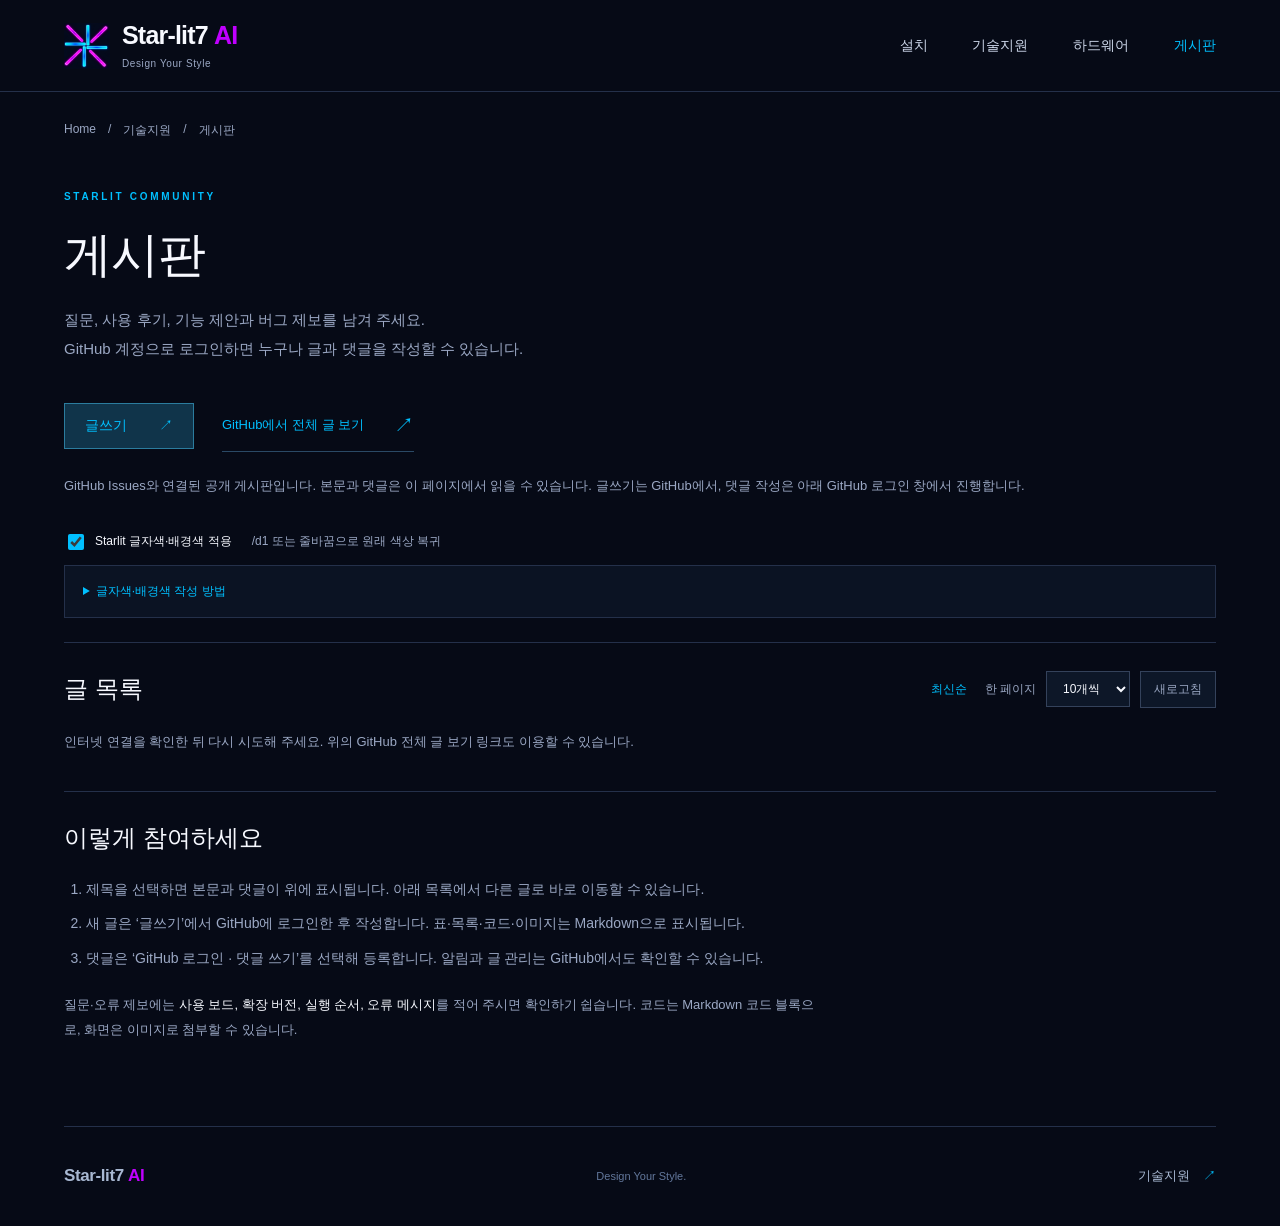
==== commit 19ef5a2b: "SMD Viewer 추가" ====
--- a/board.html
+++ b/board.html
@@ -12,12 +12,13 @@
   <link rel="stylesheet" href="board.css">
   <script src="board-content.js" defer></script>
   <script src="board.js" defer></script>
+  <link rel="stylesheet" href="site-nav.css">
 </head>
 <body class="home support-page">
   <a class="skip-link" href="#main">본문으로 이동</a>
   <header class="topbar home-header">
     <a class="brand" href="index.html" aria-label="Star-lit7 AI 메인 페이지"><img class="brand-mark" src="res/img24.png" alt="" width="46" height="46"><span>Star-lit7 <b>AI</b><small>Design Your Style</small></span></a>
-    <nav class="home-nav" aria-label="주요 메뉴"><a href="https://github.com/P-D-Starlit/Starlit_7_AI/releases/tag/v7.0.0">설치</a><a href="support.html">기술지원</a><a href="index.html#hardware">하드웨어</a></nav>
+    <nav class="home-nav" aria-label="주요 메뉴"><a href="https://github.com/P-D-Starlit/Starlit_7_AI/releases/tag/v7.0.0">설치</a><a href="support.html">기술지원</a><a href="index.html#hardware">하드웨어</a><a href="board.html" aria-current="page">게시판</a></nav>
   </header>
   <main id="main" class="home-main support-main" tabindex="-1">
     <nav class="support-breadcrumb" aria-label="현재 위치"><a href="index.html">Home</a><span aria-hidden="true">/</span><a href="support.html">기술지원</a><span aria-hidden="true">/</span><span aria-current="page">게시판</span></nav>
--- a/site-nav.css
+++ b/site-nav.css
@@ -0,0 +1,10 @@
+/* Shared header navigation for every HTML page, including Unpacked. */
+.topbar .home-nav{flex-shrink:0;white-space:nowrap}
+.topbar .home-nav a[aria-current=page]{color:var(--cyan)}
+.header-actions{display:flex;align-items:center;justify-content:flex-end;flex-wrap:wrap;gap:10px 24px;min-width:0}
+.unpack-header{height:auto;min-height:88px;gap:20px;padding-top:12px;padding-bottom:12px}
+.unpack-header .home-nav{display:flex;align-items:center;gap:24px}
+.unpack-header .home-nav a{color:var(--muted);font-size:13px;text-decoration:none;padding:8px 0}
+.unpack-header .home-nav a:hover{color:var(--cyan)}
+@media(max-width:1050px){.unpack-header{align-items:flex-start}.unpack-header .header-actions{flex:1}.unpack-header .brand{margin-top:8px}.unpack-header .toolbar{justify-content:flex-end;flex-wrap:wrap}}
+@media(max-width:600px){.topbar.home-header,.topbar.unpack-header{height:auto;min-height:80px;flex-wrap:wrap;gap:10px;padding-top:15px;padding-bottom:12px}.topbar.home-header>.home-nav{width:100%;justify-content:flex-end;gap:clamp(16px,5vw,28px)}.topbar .home-nav a{padding:7px 0;font-size:12px}.unpack-header .header-actions{flex-basis:100%;gap:8px;width:100%}.unpack-header .home-nav{width:100%;justify-content:flex-end;gap:clamp(16px,5vw,28px)}.unpack-header .brand{margin-top:0}.unpack-header .toolbar{width:100%}body.reading .unpack-header~#deck .slide-section{scroll-margin-top:200px}}
